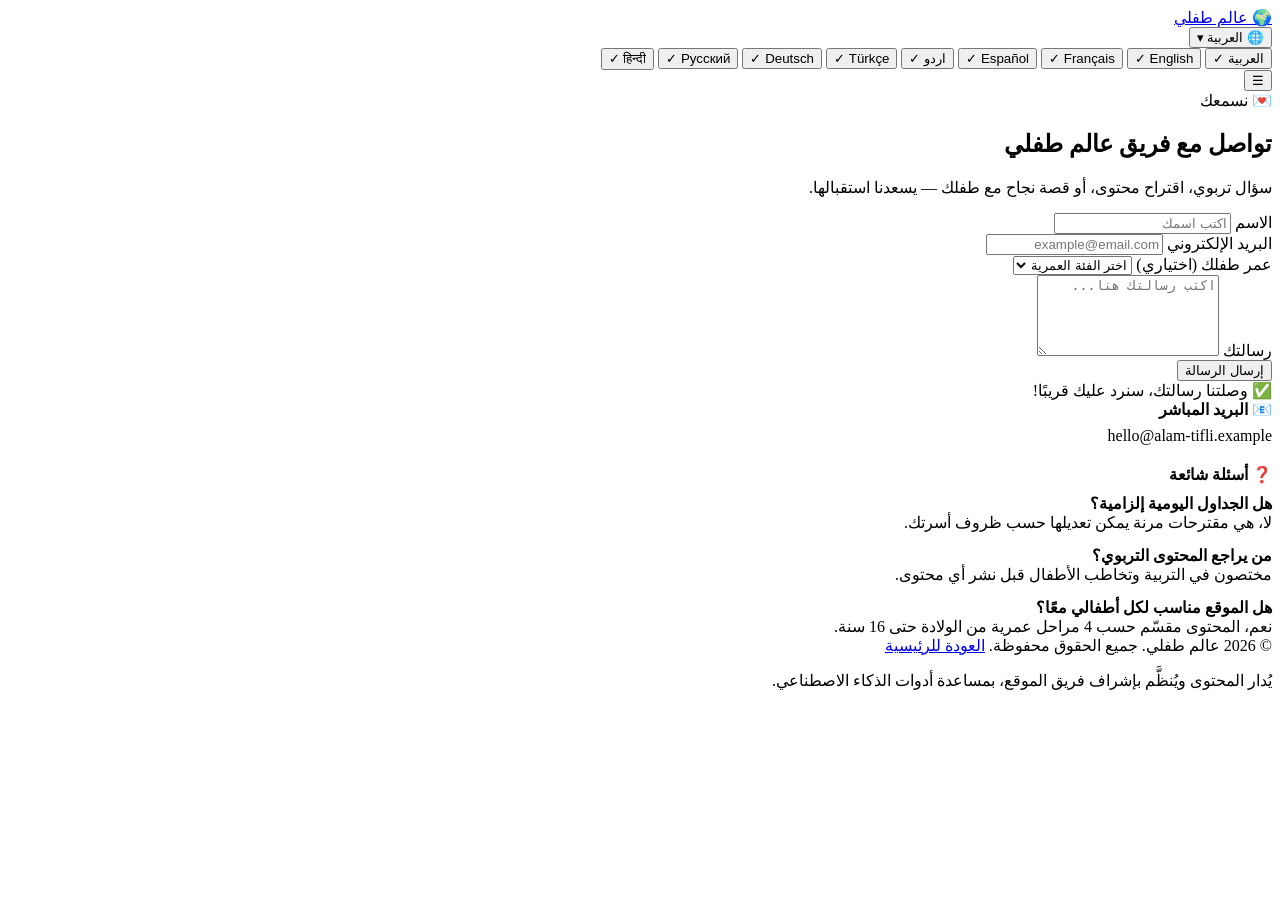
==== contact.html @ 11522c5d "Add files via upload" ====
<!DOCTYPE html>
<html lang="ar" dir="rtl">
<head>
<meta charset="UTF-8">
<meta name="viewport" content="width=device-width, initial-scale=1.0">
<title>تواصل معنا | عالم طفلي</title>
<meta name="description" content="تواصل مع فريق عالم طفلي لأي استفسار أو اقتراح محتوى يخص تربية طفلك.">
<link rel="icon" href="favicon.svg" type="image/svg+xml">
<link rel="stylesheet" href="css/style.css">
</head>
<body>

<header class="site-header">
  <div class="header-inner">
    <a href="index.html" class="brand"><span class="bud">🌍</span> عالم طفلي</a>
    <nav class="main-nav" id="site-nav" aria-label="التنقل الرئيسي"></nav>
    <div class="header-right">
      <div class="lang-switcher">
        <button class="lang-switcher-btn" id="lang-switcher-btn" type="button" aria-haspopup="true" aria-expanded="false">
          🌐 <span id="current-lang-label">العربية</span> <span class="chev">▾</span>
        </button>
        <div class="lang-dropdown" id="lang-dropdown">
          <button class="lang-option" data-lang="ar">العربية <span class="check">✓</span></button>
          <button class="lang-option" data-lang="en">English <span class="check">✓</span></button>
          <button class="lang-option" data-lang="fr">Français <span class="check">✓</span></button>
          <button class="lang-option" data-lang="es">Español <span class="check">✓</span></button>
          <button class="lang-option" data-lang="ur">اردو <span class="check">✓</span></button>
          <button class="lang-option" data-lang="tr">Türkçe <span class="check">✓</span></button>
          <button class="lang-option" data-lang="de">Deutsch <span class="check">✓</span></button>
          <button class="lang-option" data-lang="ru">Русский <span class="check">✓</span></button>
          <button class="lang-option" data-lang="hi">हिन्दी <span class="check">✓</span></button>
        </div>
        <div id="google_translate_element"></div>
      </div>
      <button class="nav-toggle" aria-label="فتح القائمة" aria-expanded="false">☰</button>
    </div>
  </div>
</header>

<main>

  <section class="page-hero">
    <div class="container">
      <span class="eyebrow">💌 نسمعك</span>
      <h1>تواصل مع فريق عالم طفلي</h1>
      <p>سؤال تربوي، اقتراح محتوى، أو قصة نجاح مع طفلك — يسعدنا استقبالها.</p>
    </div>
  </section>

  <section class="section">
    <div class="container">
      <div class="contact-wrap">
        <form id="contact-form" novalidate>
          <div class="form-field">
            <label for="name">الاسم</label>
            <input type="text" id="name" name="name" placeholder="اكتب اسمك" required>
          </div>
          <div class="form-field">
            <label for="email">البريد الإلكتروني</label>
            <input type="email" id="email" name="email" placeholder="example@email.com" required>
          </div>
          <div class="form-field">
            <label for="child-age">عمر طفلك (اختياري)</label>
            <select id="child-age" name="child-age">
              <option value="">اختر الفئة العمرية</option>
              <option value="0-3">0 - 3 سنوات</option>
              <option value="3-6">3 - 6 سنوات</option>
              <option value="6-12">6 - 12 سنة</option>
              <option value="12-16">12 - 16 سنة</option>
            </select>
          </div>
          <div class="form-field">
            <label for="message">رسالتك</label>
            <textarea id="message" name="message" rows="5" placeholder="اكتب رسالتك هنا..." required></textarea>
          </div>
          <button type="submit" class="btn btn-teal btn-block">إرسال الرسالة</button>
          <div class="form-success">✅ وصلتنا رسالتك، سنرد عليك قريبًا!</div>
        </form>

        <div>
          <div class="form-note" style="margin-bottom:20px;">
            <strong style="font-family:var(--font-display); display:block; margin-bottom:8px;">📧 البريد المباشر</strong>
            hello@alam-tifli.example
          </div>
          <div class="form-note">
            <strong style="font-family:var(--font-display); display:block; margin-bottom:10px;">❓ أسئلة شائعة</strong>
            <p style="margin:0 0 14px;"><b>هل الجداول اليومية إلزامية؟</b><br>لا، هي مقترحات مرنة يمكن تعديلها حسب ظروف أسرتك.</p>
            <p style="margin:0 0 14px;"><b>من يراجع المحتوى التربوي؟</b><br>مختصون في التربية وتخاطب الأطفال قبل نشر أي محتوى.</p>
            <p style="margin:0;"><b>هل الموقع مناسب لكل أطفالي معًا؟</b><br>نعم، المحتوى مقسّم حسب 4 مراحل عمرية من الولادة حتى 16 سنة.</p>
          </div>
        </div>
      </div>
    </div>
  </section>

</main>

<footer class="site-footer">
  <div class="container">
    <div class="footer-bottom" style="border-top:none; padding-top:0;">
      <span>© 2026 عالم طفلي. جميع الحقوق محفوظة.</span>
      <a href="index.html">العودة للرئيسية</a>
    </div>
      <p class="admin-note">يُدار المحتوى ويُنظَّم بإشراف فريق الموقع، بمساعدة أدوات الذكاء الاصطناعي.</p>
</div>
</footer>

<script src="js/site-config.js"></script>
<script src="js/script.js"></script>
<script type="text/javascript">
function googleTranslateElementInit() {
  new google.translate.TranslateElement({pageLanguage: 'ar', includedLanguages: 'en,fr,es,ur,tr,id,de,ru,hi', layout: google.translate.TranslateElement.InlineLayout.SIMPLE}, 'google_translate_element');
}
</script>
<script type="text/javascript" src="https://translate.google.com/translate_a/element.js?cb=googleTranslateElementInit"></script>
</body>
</html>
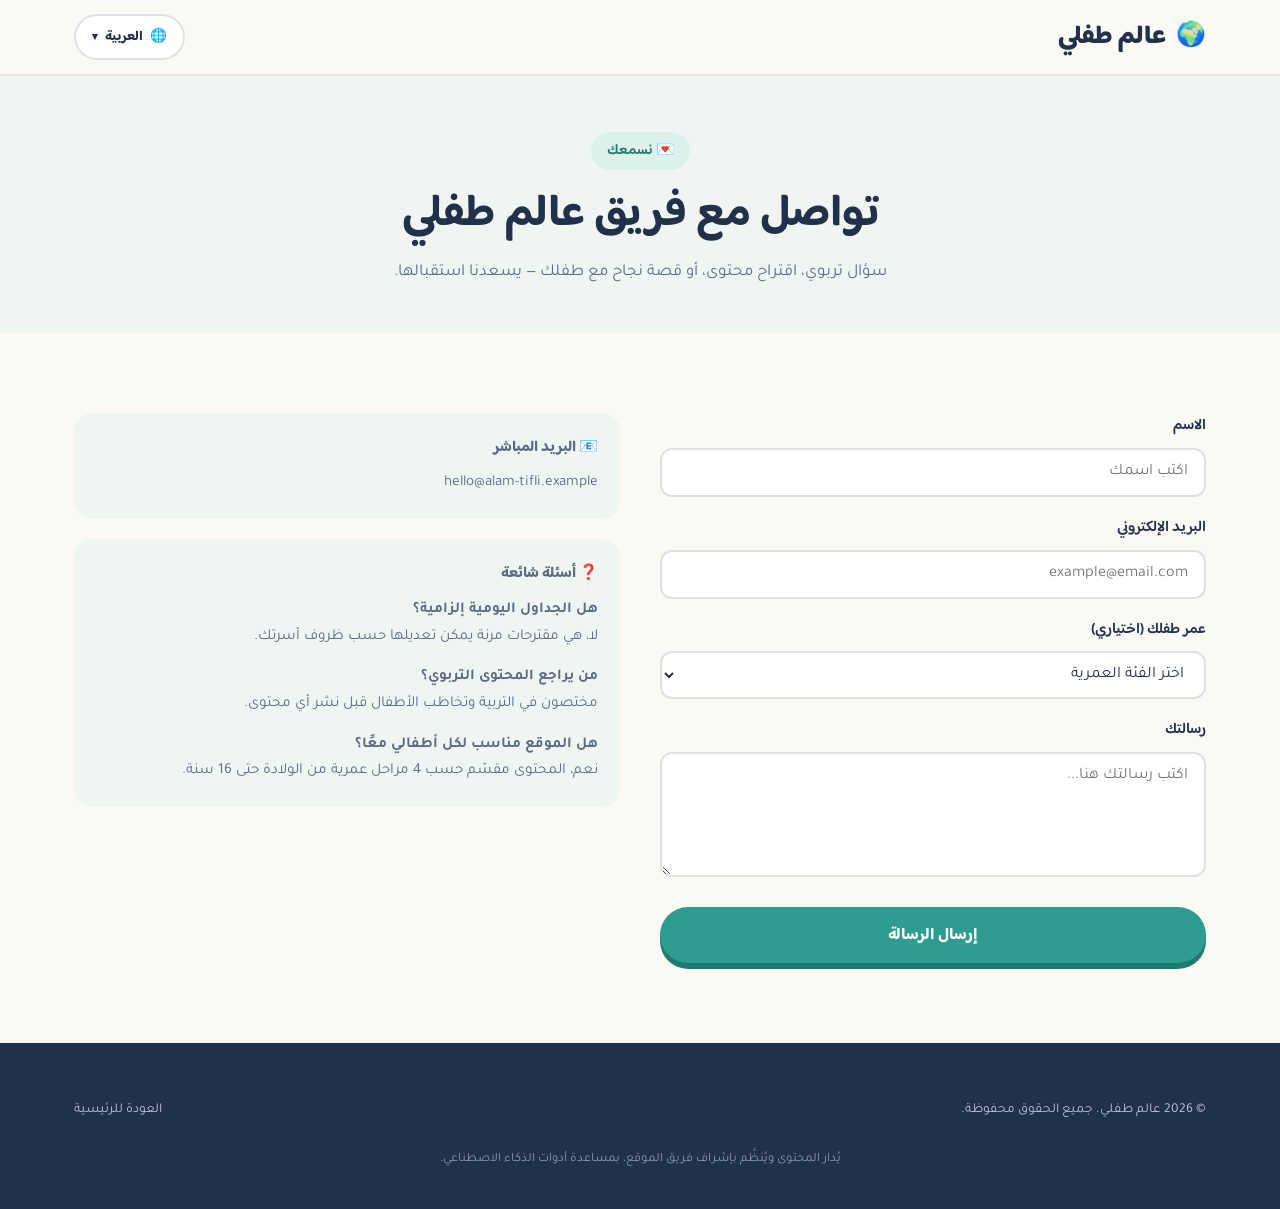
==== commit cfc38b9e: "Fix stylesheet link in contact.html" ====
--- a/contact.html
+++ b/contact.html
@@ -6,7 +6,7 @@
 <title>تواصل معنا | عالم طفلي</title>
 <meta name="description" content="تواصل مع فريق عالم طفلي لأي استفسار أو اقتراح محتوى يخص تربية طفلك.">
 <link rel="icon" href="favicon.svg" type="image/svg+xml">
-<link rel="stylesheet" href="css/style.css">
+<link rel="stylesheet" href="style.css">
 </head>
 <body>
 
@@ -114,4 +114,4 @@
 </script>
 <script type="text/javascript" src="https://translate.google.com/translate_a/element.js?cb=googleTranslateElementInit"></script>
 </body>
-</html>+</html>
--- a/style.css
+++ b/style.css
@@ -0,0 +1,587 @@
+/* ========================================================
+   عالم طفلي — نظام التصميم
+   ======================================================== */
+
+@import url('https://fonts.googleapis.com/css2?family=Baloo+Bhaijaan+2:wght@500;600;700;800&family=Tajawal:wght@400;500;700;900&display=swap');
+
+:root {
+  --ink: #22314a;
+  --ink-soft: #5b6b85;
+  --paper: #FBF9F4;
+  --paper-alt: #EFF6F2;
+  --teal: #2E9C8F;
+  --teal-deep: #1F7A70;
+  --amber: #F2A93B;
+  --amber-deep: #D98A1E;
+  --berry: #E85D75;
+  --berry-deep: #C8425A;
+  --sky: #4E9BD8;
+  --white: #ffffff;
+
+  --green-ok: #2E9C6A;
+  --green-ok-bg: #E3F5EA;
+  --red-no: #D8483F;
+  --red-no-bg: #FBEAE8;
+
+  --radius-lg: 26px;
+  --radius-md: 18px;
+  --radius-sm: 12px;
+
+  --shadow-soft: 0 10px 30px rgba(34, 49, 74, 0.09);
+
+  --font-display: 'Baloo Bhaijaan 2', 'Tajawal', sans-serif;
+  --font-body: 'Tajawal', sans-serif;
+}
+
+* { box-sizing: border-box; }
+html { scroll-behavior: smooth; }
+
+@media (prefers-reduced-motion: reduce) {
+  html { scroll-behavior: auto; }
+  *, *::before, *::after {
+    animation-duration: 0.01ms !important;
+    animation-iteration-count: 1 !important;
+    transition-duration: 0.01ms !important;
+    scroll-behavior: auto !important;
+  }
+}
+
+body {
+  margin: 0;
+  font-family: var(--font-body);
+  background: var(--paper);
+  color: var(--ink);
+  direction: rtl;
+  overflow-x: hidden;
+  line-height: 1.75;
+}
+
+img { max-width: 100%; display: block; }
+a { color: inherit; text-decoration: none; }
+ul { margin: 0; padding: 0; list-style: none; }
+button { font-family: inherit; cursor: pointer; }
+
+h1, h2, h3, h4 {
+  font-family: var(--font-display);
+  font-weight: 700;
+  margin: 0;
+  line-height: 1.3;
+}
+
+.container { max-width: 1180px; margin: 0 auto; padding: 0 24px; }
+
+.eyebrow {
+  display: inline-flex;
+  align-items: center;
+  gap: 8px;
+  font-family: var(--font-display);
+  font-weight: 600;
+  font-size: 0.92rem;
+  color: var(--teal-deep);
+  background: #DCF1EC;
+  padding: 6px 16px;
+  border-radius: 999px;
+  margin-bottom: 16px;
+}
+
+a:focus-visible, button:focus-visible, input:focus-visible, textarea:focus-visible, select:focus-visible {
+  outline: 3px solid var(--sky);
+  outline-offset: 3px;
+  border-radius: 6px;
+}
+
+/* ===================== Header ===================== */
+.site-header {
+  position: sticky; top: 0; z-index: 100;
+  background: rgba(251, 249, 244, 0.9);
+  backdrop-filter: blur(10px);
+  border-bottom: 2px solid rgba(34,49,74,0.07);
+}
+.header-inner {
+  display: flex; align-items: center; justify-content: space-between;
+  padding: 14px 24px; max-width: 1180px; margin: 0 auto;
+}
+.brand {
+  display: flex; align-items: center; gap: 10px;
+  font-family: var(--font-display); font-size: 1.6rem; font-weight: 800; color: var(--ink);
+}
+.brand .bud { font-size: 1.5rem; display: inline-block; animation: sway 4s ease-in-out infinite; }
+@keyframes sway { 0%,100%{transform:rotate(-6deg);} 50%{transform:rotate(6deg);} }
+
+.main-nav ul { display: flex; gap: 4px; align-items: center; }
+.main-nav a {
+  font-family: var(--font-display); font-weight: 600; font-size: 0.96rem;
+  padding: 10px 14px; border-radius: 999px; color: var(--ink-soft);
+  transition: background .2s, color .2s; white-space: nowrap;
+}
+.main-nav a:hover, .main-nav a.active { background: var(--ink); color: var(--white); }
+
+.header-right { display: flex; align-items: center; gap: 12px; }
+
+.nav-toggle { display: none; background: none; border: none; font-size: 1.8rem; color: var(--ink); }
+
+@media (max-width: 980px) {
+  .nav-toggle { display: block; }
+  .main-nav {
+    position: absolute; top: 100%; right: 0; left: 0;
+    background: var(--paper); border-bottom: 2px solid rgba(34,49,74,0.07);
+    display: none; padding: 10px 24px 20px;
+  }
+  .main-nav.open { display: block; }
+  .main-nav ul { flex-direction: column; align-items: stretch; }
+  .main-nav a { display: block; text-align: center; }
+}
+
+/* ===================== Buttons ===================== */
+.btn {
+  display: inline-flex; align-items: center; gap: 8px;
+  font-family: var(--font-display); font-weight: 700; font-size: 1.02rem;
+  padding: 14px 26px; border-radius: 999px; border: none;
+  transition: transform .15s ease, box-shadow .15s ease;
+}
+.btn:active { transform: translateY(3px); }
+.btn-teal { background: var(--teal); color: var(--white); box-shadow: 0 6px 0 var(--teal-deep); }
+.btn-teal:hover { transform: translateY(-2px); }
+.btn-teal:active { box-shadow: 0 2px 0 var(--teal-deep); }
+.btn-outline { background: transparent; color: var(--ink); border: 2.5px solid var(--ink); }
+.btn-outline:hover { background: var(--ink); color: var(--white); }
+.btn-amber { background: var(--amber); color: var(--white); box-shadow: 0 6px 0 var(--amber-deep); }
+.btn-amber:hover { transform: translateY(-2px); }
+.btn-block { width: 100%; justify-content: center; }
+
+/* ===================== Hero ===================== */
+.hero { position: relative; padding: 70px 0 40px; overflow: hidden; }
+.hero-inner { display: grid; grid-template-columns: 1.1fr 0.9fr; gap: 40px; align-items: center; }
+@media (max-width: 900px) { .hero-inner { grid-template-columns: 1fr; text-align: center; } .hero-actions { justify-content: center; } }
+.hero h1 { font-size: clamp(2.4rem, 5vw, 3.6rem); color: var(--ink); }
+.hero h1 span { color: var(--teal); }
+.hero p.lead { font-size: 1.15rem; color: var(--ink-soft); max-width: 48ch; margin: 20px 0 30px; }
+@media (max-width: 900px) { .hero p.lead { margin-inline: auto; } }
+.hero-actions { display: flex; gap: 14px; flex-wrap: wrap; }
+
+.hero-art { position: relative; aspect-ratio: 1/1; display: flex; align-items: center; justify-content: center; }
+.hero-blob {
+  position: absolute; inset: 0;
+  background: linear-gradient(135deg, var(--amber), var(--berry) 55%, var(--sky));
+  border-radius: 60% 40% 52% 48% / 46% 44% 56% 54%;
+  opacity: 0.88; animation: blob 9s ease-in-out infinite;
+}
+@keyframes blob {
+  0%,100% { border-radius: 60% 40% 52% 48% / 46% 44% 56% 54%; }
+  50% { border-radius: 42% 58% 40% 60% / 55% 42% 58% 45%; }
+}
+.hero-emoji { position: relative; font-size: 6.6rem; filter: drop-shadow(0 12px 18px rgba(34,49,74,0.22)); }
+.hero-floaters span { position: absolute; font-size: 2.1rem; animation: float 5s ease-in-out infinite; }
+.hero-floaters span:nth-child(1) { top: 6%; right: 8%; animation-delay: .3s; }
+.hero-floaters span:nth-child(2) { bottom: 10%; left: 4%; animation-delay: 1.2s; }
+.hero-floaters span:nth-child(3) { top: 42%; left: -2%; animation-delay: 2s; }
+@keyframes float { 0%,100%{transform:translateY(0);} 50%{transform:translateY(-16px);} }
+
+/* ===================== Pillars (signature — الأقسام الخمسة) ===================== */
+.pillars {
+  padding: 90px 0 70px;
+  background: var(--ink);
+  color: var(--paper);
+}
+.pillars .section-head { text-align: center; margin-bottom: 50px; }
+.pillars h2 { color: var(--white); font-size: clamp(1.9rem, 4vw, 2.6rem); }
+.pillars .section-head p { color: #b9c4d6; max-width: 58ch; margin: 14px auto 0; font-size: 1.05rem; }
+
+.pillar-grid {
+  display: grid;
+  grid-template-columns: repeat(5, 1fr);
+  gap: 20px;
+}
+@media (max-width: 1000px) { .pillar-grid { grid-template-columns: repeat(3, 1fr); } }
+@media (max-width: 640px) { .pillar-grid { grid-template-columns: 1fr 1fr; } }
+
+.pillar {
+  background: #2c3d5a;
+  border-radius: var(--radius-md);
+  padding: 26px 18px;
+  text-align: center;
+  transition: transform .25s ease, background .25s ease;
+}
+.pillar:hover { transform: translateY(-8px); background: #35496b; }
+.pillar .p-icon {
+  width: 76px; height: 76px; margin: 0 auto 16px; border-radius: 50%;
+  display: flex; align-items: center; justify-content: center; font-size: 2.1rem;
+}
+.pillar:nth-child(1) .p-icon { background: #FCE3C9; }
+.pillar:nth-child(2) .p-icon { background: #D6EFE8; }
+.pillar:nth-child(3) .p-icon { background: #F9D9DF; }
+.pillar:nth-child(4) .p-icon { background: #CFE6F7; }
+.pillar:nth-child(5) .p-icon { background: #E7DDF6; }
+.pillar h3 { color: var(--white); font-size: 1.08rem; margin-bottom: 8px; }
+.pillar p { color: #c3cddf; font-size: 0.88rem; margin: 0; }
+
+/* ===================== Section generic ===================== */
+.section { padding: 80px 0; }
+.section-head { max-width: 62ch; margin-bottom: 44px; }
+.section-head h2 { font-size: clamp(1.9rem, 4vw, 2.5rem); }
+.section-head p { color: var(--ink-soft); font-size: 1.08rem; margin-top: 12px; }
+.section-head.center { margin-inline: auto; text-align: center; }
+.bg-alt { background: var(--paper-alt); }
+.bg-white { background: var(--white); }
+
+/* ===================== Age filter row ===================== */
+.filter-row { display: flex; gap: 10px; flex-wrap: wrap; justify-content: center; margin: 28px 0 0; }
+.filter-btn {
+  background: var(--white); border: 2px solid rgba(34,49,74,0.15);
+  padding: 9px 20px; border-radius: 999px; font-family: var(--font-display);
+  font-weight: 600; font-size: 0.92rem; color: var(--ink-soft); transition: all .2s;
+}
+.filter-btn:hover, .filter-btn.active { background: var(--ink); color: var(--white); border-color: var(--ink); }
+
+/* ===================== Page hero ===================== */
+.page-hero { padding: 56px 0 46px; text-align: center; background: var(--paper-alt); }
+.page-hero h1 { font-size: clamp(2.1rem, 4vw, 2.8rem); }
+.page-hero p { color: var(--ink-soft); max-width: 58ch; margin: 14px auto 0; font-size: 1.05rem; }
+
+/* ===================== Schedule table (روتين يومي) ===================== */
+.schedule-block { margin-bottom: 44px; }
+.schedule-block h3 {
+  display: flex; align-items: center; gap: 10px;
+  font-size: 1.35rem; margin-bottom: 18px;
+}
+.schedule-table {
+  width: 100%; border-collapse: separate; border-spacing: 0 10px;
+}
+.schedule-table tr { background: var(--white); box-shadow: var(--shadow-soft); }
+.schedule-table td {
+  padding: 16px 20px; font-size: 0.98rem;
+}
+.schedule-table td:first-child {
+  border-radius: 0 var(--radius-sm) var(--radius-sm) 0;
+  font-family: var(--font-display); font-weight: 700; color: var(--teal-deep);
+  width: 130px; white-space: nowrap;
+}
+.schedule-table td:last-child { border-radius: var(--radius-sm) 0 0 var(--radius-sm); color: var(--ink-soft); }
+.cat-pill {
+  display: inline-block; font-size: 0.78rem; font-family: var(--font-display); font-weight: 700;
+  padding: 3px 12px; border-radius: 999px; margin-left: 8px;
+}
+.cat-sleep { background: #E3E9FB; color: #3E56C4; }
+.cat-food { background: #FCEBD4; color: var(--amber-deep); }
+.cat-play { background: #FBE1E6; color: var(--berry-deep); }
+.cat-learn { background: #DCF1EC; color: var(--teal-deep); }
+
+/* ===================== Provide / Avoid checklist ===================== */
+.checklist-grid { display: grid; grid-template-columns: 1fr 1fr; gap: 24px; }
+@media (max-width: 750px) { .checklist-grid { grid-template-columns: 1fr; } }
+.check-col {
+  border-radius: var(--radius-lg);
+  padding: 30px 26px;
+}
+.check-col.ok { background: var(--green-ok-bg); }
+.check-col.no { background: var(--red-no-bg); }
+.check-col h3 {
+  display: flex; align-items: center; gap: 10px;
+  font-size: 1.25rem; margin-bottom: 20px;
+}
+.check-col.ok h3 { color: var(--green-ok); }
+.check-col.no h3 { color: var(--red-no); }
+.check-col ul li {
+  display: flex; align-items: flex-start; gap: 10px;
+  margin-bottom: 14px; font-size: 0.98rem; color: var(--ink);
+}
+.check-col ul li .mark { font-size: 1.1rem; flex-shrink: 0; margin-top: 1px; }
+
+/* ===================== Development stage cards ===================== */
+.dev-grid { display: grid; grid-template-columns: repeat(2, 1fr); gap: 22px; }
+@media (max-width: 750px) { .dev-grid { grid-template-columns: 1fr; } }
+.dev-card {
+  background: var(--white); border-radius: var(--radius-lg); padding: 28px;
+  box-shadow: var(--shadow-soft); border-inline-start: 5px solid var(--teal);
+}
+.dev-card.a2 { border-color: var(--amber); }
+.dev-card.a3 { border-color: var(--berry); }
+.dev-card.a4 { border-color: var(--sky); }
+.dev-card .stage-age { font-family: var(--font-display); font-weight: 700; font-size: 0.85rem; color: var(--ink-soft); }
+.dev-card h3 { font-size: 1.3rem; margin: 6px 0 14px; }
+.dev-card ul { display: flex; flex-direction: column; gap: 10px; }
+.dev-card ul li { font-size: 0.96rem; color: var(--ink-soft); display: flex; gap: 8px; }
+.dev-card ul li b { color: var(--ink); font-weight: 700; }
+
+/* ===================== Video grid ===================== */
+.video-grid { display: grid; grid-template-columns: repeat(3, 1fr); gap: 24px; }
+@media (max-width: 950px) { .video-grid { grid-template-columns: repeat(2, 1fr); } }
+@media (max-width: 620px) { .video-grid { grid-template-columns: 1fr; } }
+.video-card {
+  background: var(--white); border-radius: var(--radius-lg); overflow: hidden;
+  box-shadow: var(--shadow-soft); display: flex; flex-direction: column;
+}
+.video-thumb {
+  height: 150px; position: relative;
+  display: flex; align-items: center; justify-content: center; font-size: 3rem;
+}
+.video-thumb .play {
+  position: absolute; bottom: 10px; left: 10px;
+  width: 34px; height: 34px; border-radius: 50%;
+  background: rgba(255,255,255,0.9); display: flex; align-items: center; justify-content: center;
+  font-size: 0.9rem; color: var(--ink);
+}
+.video-card .body { padding: 20px; display: flex; flex-direction: column; gap: 8px; flex: 1; }
+.video-card h3 { font-size: 1.08rem; }
+.video-card p { color: var(--ink-soft); font-size: 0.93rem; margin: 0; flex: 1; }
+.age-tag {
+  display: inline-block; align-self: flex-start; font-family: var(--font-display);
+  font-size: 0.76rem; font-weight: 700; padding: 4px 12px; border-radius: 999px;
+  background: var(--paper-alt); color: var(--teal-deep);
+}
+.duration-tag { font-size: 0.8rem; color: var(--ink-soft); }
+
+/* ===================== Stats strip ===================== */
+.stats-strip { background: var(--teal); padding: 44px 0; }
+.stats-grid { display: grid; grid-template-columns: repeat(4, 1fr); gap: 20px; text-align: center; color: var(--white); }
+@media (max-width: 700px) { .stats-grid { grid-template-columns: repeat(2, 1fr); } }
+.stats-grid .num { font-family: var(--font-display); font-size: 2.3rem; font-weight: 800; }
+.stats-grid .label { font-size: 0.92rem; opacity: 0.92; }
+
+/* ===================== Testimonials ===================== */
+.testi-grid { display: grid; grid-template-columns: repeat(3, 1fr); gap: 24px; }
+@media (max-width: 900px) { .testi-grid { grid-template-columns: 1fr; } }
+.testi-card { background: var(--paper-alt); border-radius: var(--radius-lg); padding: 28px; }
+.testi-card .quote-mark { font-family: var(--font-display); font-size: 2.8rem; color: var(--amber); line-height: 1; }
+.testi-card p.text { margin: 8px 0 18px; color: var(--ink); }
+.testi-who { display: flex; align-items: center; gap: 12px; }
+.testi-who .avatar { width: 44px; height: 44px; border-radius: 50%; display: flex; align-items: center; justify-content: center; background: var(--white); font-size: 1.3rem; }
+.testi-who .name { font-family: var(--font-display); font-weight: 700; font-size: 0.95rem; }
+.testi-who .role { font-size: 0.82rem; color: var(--ink-soft); }
+
+/* ===================== CTA band ===================== */
+.cta-band {
+  background: linear-gradient(120deg, var(--teal), #46b6a4);
+  border-radius: var(--radius-lg); padding: 48px 40px; color: var(--white);
+  display: flex; align-items: center; justify-content: space-between; gap: 24px; flex-wrap: wrap;
+}
+.cta-band h2 { color: var(--white); font-size: 1.85rem; max-width: 32ch; }
+.cta-band p { color: #DFF5F0; margin-top: 8px; }
+
+/* ===================== Footer ===================== */
+.site-footer { background: var(--ink); color: #b9c4d6; padding: 56px 0 24px; }
+.footer-grid { display: grid; grid-template-columns: 1.4fr 1fr 1fr 1fr; gap: 30px; padding-bottom: 36px; border-bottom: 1px solid rgba(255,255,255,0.12); }
+@media (max-width: 800px) { .footer-grid { grid-template-columns: 1fr 1fr; } }
+@media (max-width: 500px) { .footer-grid { grid-template-columns: 1fr; } }
+.footer-grid h4 { color: var(--white); font-size: 1rem; margin-bottom: 16px; }
+.footer-grid ul li { margin-bottom: 10px; }
+.footer-grid a:hover { color: var(--amber); }
+.footer-brand { font-family: var(--font-display); font-size: 1.4rem; color: var(--white); font-weight: 800; margin-bottom: 12px; }
+.footer-bottom { padding-top: 20px; display: flex; justify-content: space-between; flex-wrap: wrap; gap: 10px; font-size: 0.85rem; }
+.social-row { display: flex; gap: 10px; }
+.social-row a { width: 38px; height: 38px; border-radius: 50%; background: rgba(255,255,255,0.08); display: flex; align-items: center; justify-content: center; transition: background .2s; }
+.social-row a:hover { background: var(--teal); }
+
+/* ===================== Contact form ===================== */
+.contact-wrap { display: grid; grid-template-columns: 1fr 1fr; gap: 40px; }
+@media (max-width: 850px) { .contact-wrap { grid-template-columns: 1fr; } }
+.form-field { margin-bottom: 18px; }
+.form-field label { display: block; font-family: var(--font-display); font-weight: 600; margin-bottom: 8px; font-size: 0.95rem; }
+.form-field input, .form-field textarea, .form-field select {
+  width: 100%; padding: 13px 16px; border-radius: var(--radius-sm);
+  border: 2px solid rgba(34,49,74,0.15); font-family: var(--font-body); font-size: 1rem;
+  background: var(--white); color: var(--ink);
+}
+.form-field input:focus, .form-field textarea:focus, .form-field select:focus { border-color: var(--teal); outline: none; }
+.form-note { background: var(--paper-alt); border-radius: var(--radius-md); padding: 22px; font-size: 0.95rem; color: var(--ink-soft); }
+.form-success {
+  display: none; background: var(--green-ok-bg); color: var(--green-ok);
+  padding: 14px 18px; border-radius: var(--radius-sm); font-family: var(--font-display);
+  font-weight: 700; margin-top: 14px; text-align: center;
+}
+
+/* ===================== Value / about cards ===================== */
+.value-grid { display: grid; grid-template-columns: repeat(3, 1fr); gap: 24px; }
+@media (max-width: 850px) { .value-grid { grid-template-columns: 1fr; } }
+.value-card { padding: 26px; border-radius: var(--radius-md); background: var(--white); box-shadow: var(--shadow-soft); }
+.value-card .icon { font-size: 2rem; margin-bottom: 12px; }
+.value-card h3 { font-size: 1.1rem; margin-bottom: 8px; }
+.value-card p { color: var(--ink-soft); font-size: 0.95rem; margin: 0; }
+
+/* ===================== Real video cards (يوتيوب) ===================== */
+.video-real-thumb {
+  height: 170px; position: relative; overflow: hidden;
+  background-size: cover; background-position: center;
+  display: block;
+}
+.video-real-thumb::after {
+  content: ''; position: absolute; inset: 0;
+  background: linear-gradient(180deg, rgba(34,49,74,0) 40%, rgba(34,49,74,0.55) 100%);
+}
+.video-real-thumb .play {
+  position: absolute; top: 50%; left: 50%; transform: translate(-50%,-50%);
+  width: 52px; height: 52px; border-radius: 50%;
+  background: rgba(255,255,255,0.92); display: flex; align-items: center; justify-content: center;
+  font-size: 1.3rem; color: var(--berry); z-index: 2; transition: transform .2s;
+}
+a.video-card:hover .play { transform: translate(-50%,-50%) scale(1.1); }
+.video-real-thumb .src-badge {
+  position: absolute; bottom: 8px; right: 10px; z-index: 2;
+  font-size: 0.72rem; font-family: var(--font-display); font-weight: 700;
+  color: var(--white); background: rgba(34,49,74,0.55); padding: 2px 10px; border-radius: 999px;
+}
+a.video-card { display: flex; flex-direction: column; }
+
+/* ===================== Craft / recycle cards ===================== */
+.craft-steps { margin: 10px 0 0; padding-inline-start: 18px; }
+.craft-steps li { font-size: 0.9rem; color: var(--ink-soft); margin-bottom: 4px; }
+.materials-row { display: flex; flex-wrap: wrap; gap: 6px; margin-top: 8px; }
+.material-chip {
+  font-size: 0.78rem; background: var(--paper-alt); color: var(--ink-soft);
+  padding: 3px 10px; border-radius: 999px;
+}
+
+/* ===================== Fashion / seasons ===================== */
+.season-tabs { display: flex; gap: 10px; flex-wrap: wrap; justify-content: center; margin: 24px 0 40px; }
+.season-tab {
+  font-family: var(--font-display); font-weight: 700; font-size: 0.95rem;
+  padding: 12px 22px; border-radius: 999px; border: 2px solid transparent;
+  cursor: pointer; transition: all .2s;
+}
+.season-tab[data-season="winter"] { background: #E3E9FB; color: #3E56C4; }
+.season-tab[data-season="spring"] { background: #DCF1EC; color: var(--teal-deep); }
+.season-tab[data-season="summer"] { background: #FCEBD4; color: var(--amber-deep); }
+.season-tab[data-season="fall"] { background: #F9D9DF; color: var(--berry-deep); }
+.season-tab.active { border-color: var(--ink); }
+
+.season-panel { display: none; }
+.season-panel.active { display: block; }
+
+.outfit-grid { display: grid; grid-template-columns: repeat(3, 1fr); gap: 22px; margin-bottom: 40px; }
+@media (max-width: 900px) { .outfit-grid { grid-template-columns: 1fr 1fr; } }
+@media (max-width: 620px) { .outfit-grid { grid-template-columns: 1fr; } }
+.outfit-card {
+  background: var(--white); border-radius: var(--radius-lg); overflow: hidden;
+  box-shadow: var(--shadow-soft);
+}
+.outfit-card img { height: 190px; width: 100%; object-fit: cover; }
+.outfit-card .body { padding: 18px; }
+.outfit-card h4 { font-size: 1.02rem; margin-bottom: 6px; }
+.outfit-card p { font-size: 0.9rem; color: var(--ink-soft); margin: 0; }
+
+.color-palette-row { display: flex; gap: 10px; flex-wrap: wrap; margin: 14px 0 22px; }
+.swatch {
+  display: flex; align-items: center; gap: 8px;
+  background: var(--white); border-radius: 999px; padding: 6px 14px 6px 6px;
+  box-shadow: var(--shadow-soft); font-size: 0.86rem; font-family: var(--font-display); font-weight: 600;
+}
+.swatch .dot { width: 26px; height: 26px; border-radius: 50%; border: 2px solid rgba(0,0,0,0.06); }
+
+.age-fashion-grid { display: grid; grid-template-columns: repeat(4, 1fr); gap: 18px; }
+@media (max-width: 900px) { .age-fashion-grid { grid-template-columns: repeat(2, 1fr); } }
+@media (max-width: 560px) { .age-fashion-grid { grid-template-columns: 1fr; } }
+.age-fashion-card {
+  background: var(--white); border-radius: var(--radius-md); padding: 20px;
+  box-shadow: var(--shadow-soft); text-align: center;
+}
+.age-fashion-card .emoji { font-size: 2.2rem; margin-bottom: 10px; }
+.age-fashion-card h4 { font-size: 1rem; margin-bottom: 6px; }
+.age-fashion-card p { font-size: 0.85rem; color: var(--ink-soft); margin: 0; }
+
+/* ===================== Admin note ===================== */
+.admin-note {
+  font-size: 0.8rem; color: #8a97ac; text-align: center; padding-top: 14px;
+}
+
+/* ===================== Article video link (فيديو ذو صلة) ===================== */
+.article-video {
+  display: flex; align-items: center; gap: 12px;
+  margin-top: 16px; padding: 10px; background: var(--paper-alt);
+  border-radius: 14px; text-decoration: none; transition: background .2s;
+}
+.article-video:hover { background: #E3EEE9; }
+.article-video img { width: 78px; height: 48px; object-fit: cover; border-radius: 8px; flex-shrink: 0; }
+.article-video .txt { display: flex; flex-direction: column; gap: 2px; }
+.article-video .lbl { font-size: 0.72rem; color: var(--teal-deep); font-family: var(--font-display); font-weight: 700; }
+.article-video .ttl { font-size: 0.86rem; color: var(--ink); font-family: var(--font-display); font-weight: 600; }
+
+/* ===================== Google Translate widget ===================== */
+/* ===================== Google Translate — مخفي، نستخدمه فقط كمحرك ===================== */
+#google_translate_element { display: none !important; }
+.goog-te-banner-frame.skiptranslate { display: none !important; }
+body { top: 0 !important; }
+.goog-tooltip, .goog-tooltip:hover { display: none !important; }
+.goog-text-highlight { background: none !important; box-shadow: none !important; }
+
+/* ===================== قائمة اللغات المخصّصة (متناسقة مع هوية الموقع) ===================== */
+.lang-switcher { position: relative; }
+.lang-switcher-btn {
+  display: flex; align-items: center; gap: 7px;
+  font-family: var(--font-display); font-weight: 700; font-size: 0.85rem;
+  padding: 9px 16px; border-radius: 999px; border: 2px solid rgba(34,49,74,0.14);
+  background: var(--white); color: var(--ink); cursor: pointer; transition: all .2s;
+}
+.lang-switcher-btn:hover { border-color: var(--teal); color: var(--teal-deep); }
+.lang-switcher-btn .chev { font-size: 0.7rem; transition: transform .2s; }
+.lang-switcher-btn.open .chev { transform: rotate(180deg); }
+
+.lang-dropdown {
+  position: absolute; top: calc(100% + 10px); left: 0; z-index: 200;
+  background: var(--white); border-radius: var(--radius-md); box-shadow: var(--shadow-soft);
+  padding: 8px; min-width: 170px; max-height: 320px; overflow-y: auto;
+  display: none; border: 2px solid rgba(34,49,74,0.08);
+}
+.lang-dropdown.open { display: block; }
+.lang-option {
+  display: flex; align-items: center; justify-content: space-between; width: 100%;
+  text-align: right; padding: 10px 14px; border-radius: 10px; border: none; background: none;
+  font-family: var(--font-body); font-size: 0.92rem; color: var(--ink); cursor: pointer; transition: background .15s;
+}
+.lang-option:hover { background: var(--paper-alt); }
+.lang-option.active { background: var(--paper-alt); color: var(--teal-deep); font-weight: 700; }
+.lang-option .check { opacity: 0; color: var(--teal); }
+.lang-option.active .check { opacity: 1; }
+
+@media (max-width: 980px) {
+  .lang-dropdown { left: auto; right: 0; }
+}
+
+/* ===================== Nutrition page ===================== */
+.nutri-hero-badges { display: flex; gap: 10px; flex-wrap: wrap; justify-content: center; margin-top: 18px; }
+.nutri-badge {
+  font-family: var(--font-display); font-weight: 700; font-size: 0.85rem;
+  padding: 8px 18px; border-radius: 999px; background: var(--white); box-shadow: var(--shadow-soft);
+}
+.nutri-section-icon { font-size: 2.6rem; text-align: center; margin-bottom: 6px; }
+.swap-grid { display: grid; grid-template-columns: 1fr 1fr; gap: 18px; margin-top: 24px; }
+@media (max-width: 700px) { .swap-grid { grid-template-columns: 1fr; } }
+.swap-card {
+  background: var(--white); border-radius: var(--radius-md); padding: 20px;
+  box-shadow: var(--shadow-soft); display: flex; align-items: center; gap: 14px;
+}
+.swap-card .from { text-decoration: line-through; color: #b7a89c; font-size: 0.85rem; }
+.swap-card .arrow { font-size: 1.3rem; color: var(--teal); }
+.swap-card .to { font-family: var(--font-display); font-weight: 700; color: var(--ink); }
+.swap-card .emoji { font-size: 1.8rem; }
+
+.recipe-mini-card {
+  background: var(--white); border-radius: var(--radius-lg); overflow: hidden; box-shadow: var(--shadow-soft);
+}
+.recipe-mini-card .top-band {
+  height: 8px; background: linear-gradient(90deg, var(--amber), var(--berry), var(--teal));
+}
+.recipe-mini-card .body { padding: 22px; }
+.recipe-mini-card .steps-count {
+  display: inline-flex; align-items: center; gap: 6px; font-size: 0.82rem;
+  background: var(--paper-alt); padding: 4px 12px; border-radius: 999px; margin-bottom: 10px; font-family: var(--font-display); font-weight: 700;
+}
+
+/* ===================== Exercise cards ===================== */
+.exercise-grid { display: grid; grid-template-columns: repeat(4, 1fr); gap: 20px; }
+@media (max-width: 950px) { .exercise-grid { grid-template-columns: repeat(2, 1fr); } }
+@media (max-width: 560px) { .exercise-grid { grid-template-columns: 1fr; } }
+.exercise-card {
+  background: var(--white); border-radius: var(--radius-lg); overflow: hidden;
+  box-shadow: var(--shadow-soft); display: flex; flex-direction: column;
+  transition: transform .2s ease;
+}
+.exercise-card:hover { transform: translateY(-6px); }
+.exercise-thumb { height: 110px; display: flex; align-items: center; justify-content: center; font-size: 2.8rem; }
+.exercise-card .body { padding: 18px; display: flex; flex-direction: column; gap: 8px; flex: 1; }
+.exercise-card h3 { font-size: 1.05rem; }
+.exercise-card p { color: var(--ink-soft); font-size: 0.9rem; margin: 0; flex: 1; }
+.benefit-row { display: flex; flex-wrap: wrap; gap: 6px; margin-top: 4px; }
+.benefit-chip {
+  font-size: 0.74rem; font-family: var(--font-display); font-weight: 700;
+  background: var(--paper-alt); color: var(--teal-deep); padding: 3px 10px; border-radius: 999px;
+}
